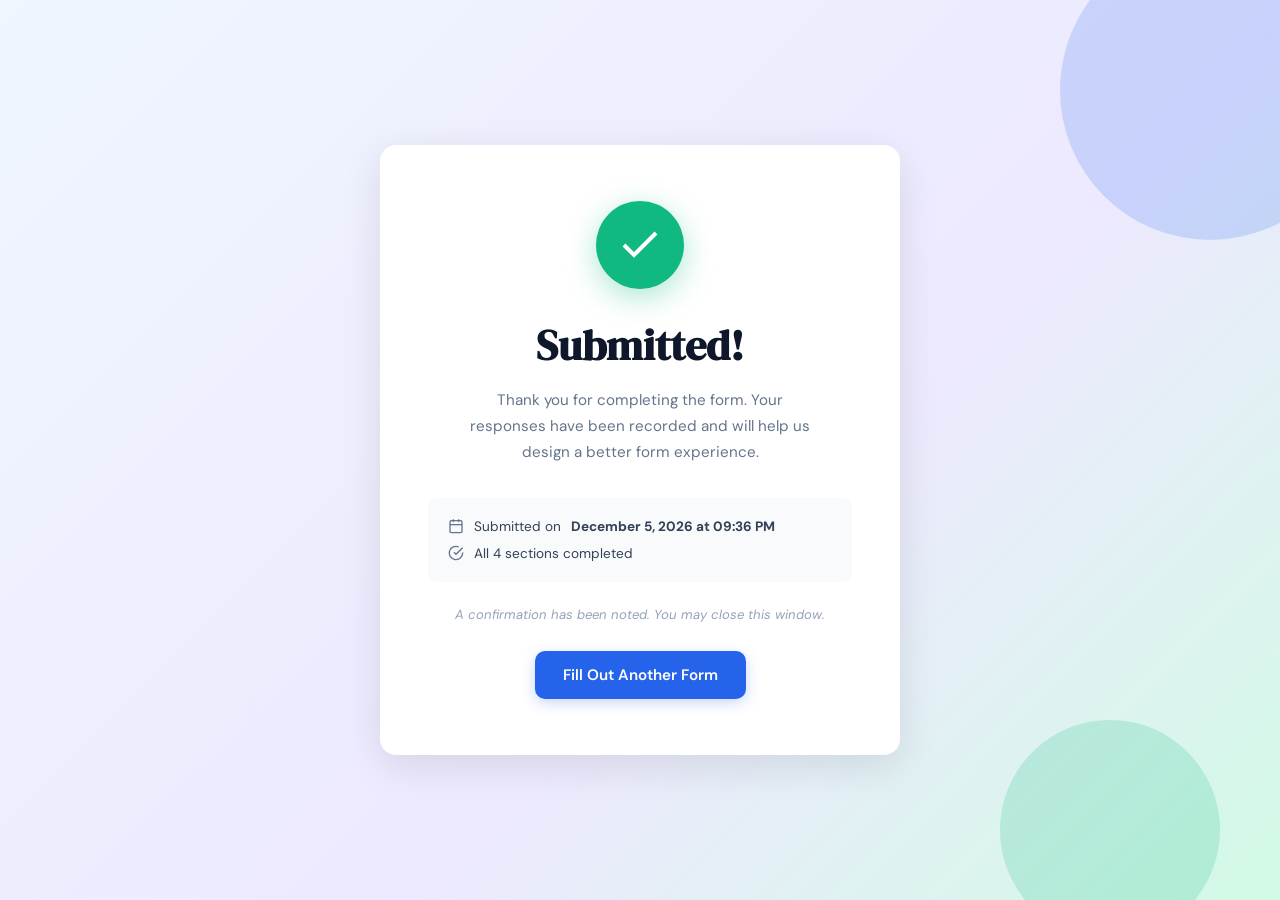
==== success.html @ 8f3433f2 "HCI Almodiel Zaki" ====
<!DOCTYPE html>
<html lang="en">
<head>
  <meta charset="UTF-8" />
  <title>FormFlow – Submitted!</title>
  <link rel="preconnect" href="https://fonts.googleapis.com" />
  <link rel="preconnect" href="https://fonts.gstatic.com" crossorigin />
  <link href="https://fonts.googleapis.com/css2?family=DM+Serif+Display:ital@0;1&family=DM+Sans:wght@300;400;500;600&display=swap" rel="stylesheet" />
  <link rel="stylesheet" href="css/style.css" />
</head>
<body>

  <div class="screen active" id="screen-success">
    <div class="success-wrap">
      <div class="success-card">
        <div class="success-icon">
          <svg width="48" height="48" viewBox="0 0 24 24" fill="none" stroke="currentColor" stroke-width="2"><polyline points="20 6 9 17 4 12"/></svg>
        </div>
        <h2 class="success-title">Submitted!</h2>
        <p class="success-msg">
          Thank you for completing the form. Your responses have been recorded and will help us design a better form experience.
        </p>
        <div class="success-summary">
          <div class="summary-item">
            <svg width="16" height="16" viewBox="0 0 24 24" fill="none" stroke="currentColor" stroke-width="2"><rect x="3" y="4" width="18" height="18" rx="2" ry="2"/><line x1="16" y1="2" x2="16" y2="6"/><line x1="8" y1="2" x2="8" y2="6"/><line x1="3" y1="10" x2="21" y2="10"/></svg>
            Submitted on <strong id="submit-date"></strong>
          </div>
          <div class="summary-item">
            <svg width="16" height="16" viewBox="0 0 24 24" fill="none" stroke="currentColor" stroke-width="2"><path d="M22 11.08V12a10 10 0 1 1-5.93-9.14"/><polyline points="22 4 12 14.01 9 11.01"/></svg>
            All 4 sections completed
          </div>
        </div>
        <div class="success-note">
          A confirmation has been noted. You may close this window.
        </div>
        <a href="index.html" class="btn-primary">Fill Out Another Form</a>
      </div>
      <div class="deco-circle deco-1"></div>
      <div class="deco-circle deco-3"></div>
    </div>
  </div>

  <script>
    const now = new Date();
    document.getElementById('submit-date').textContent = now.toLocaleDateString('en-PH', {
      year: 'numeric', month: 'long', day: 'numeric',
      hour: '2-digit', minute: '2-digit'
    });
  </script>
</body>
</html>
---- css/style.css ----
:root {
  --blue:        #2563EB;
  --blue-dark:   #1D4ED8;
  --blue-light:  #EFF6FF;
  --blue-mid:    #BFDBFE;
  --green:       #10B981;
  --green-light: #D1FAE5;
  --red:         #EF4444;
  --red-light:   #FEF2F2;
  --text-dark:   #0F172A;
  --text-body:   #334155;
  --text-muted:  #64748B;
  --text-light:  #94A3B8;
  --border:      #E2E8F0;
  --border-focus:#93C5FD;
  --bg:          #F8FAFC;
  --bg-white:    #FFFFFF;
  --shadow-sm:   0 1px 3px rgba(0,0,0,.07), 0 1px 2px rgba(0,0,0,.05);
  --shadow-md:   0 4px 16px rgba(0,0,0,.08), 0 2px 6px rgba(0,0,0,.05);
  --shadow-lg:   0 10px 40px rgba(0,0,0,.10);
  --radius:      10px;
  --radius-lg:   16px;
  --sidebar-w:   260px;
  --font-display:'DM Serif Display', Georgia, serif;
  --font-body:   'DM Sans', system-ui, sans-serif;
}

*, *::before, *::after { box-sizing: border-box; margin: 0; padding: 0; }

html { font-size: 16px; scroll-behavior: smooth; }

body {
  font-family: var(--font-body);
  background: var(--bg);
  color: var(--text-body);
  min-height: 100vh;
  -webkit-font-smoothing: antialiased;
}

.screen {
  display: none;
  min-height: 100vh;
  animation: fadeIn .35s ease;
}
.screen.active { display: flex; }

@keyframes fadeIn {
  from { opacity: 0; transform: translateY(10px); }
  to   { opacity: 1; transform: translateY(0); }
}

#screen-landing {
  background: var(--bg-white);
  align-items: stretch;
}

.landing-grid {
  display: grid;
  grid-template-columns: 1fr 1fr;
  width: 100%;
  min-height: 100vh;
}

.landing-left {
  display: flex;
  flex-direction: column;
  justify-content: center;
  padding: 80px 72px;
  background: var(--bg-white);
}

.brand-tag {
  font-family: var(--font-display);
  font-size: 1rem;
  color: var(--blue);
  letter-spacing: .04em;
  margin-bottom: 40px;
  display: flex;
  align-items: center;
  gap: 8px;
}
.brand-tag::before {
  content: '';
  display: inline-block;
  width: 24px;
  height: 2px;
  background: var(--blue);
}

.landing-title {
  font-family: var(--font-display);
  font-size: 3.6rem;
  line-height: 1.1;
  color: var(--text-dark);
  margin-bottom: 20px;
}
.landing-title em {
  font-style: italic;
  color: var(--blue);
}

.landing-subtitle {
  font-size: 1.1rem;
  color: var(--text-muted);
  line-height: 1.7;
  max-width: 420px;
  margin-bottom: 36px;
}

.meta-row {
  display: flex;
  gap: 12px;
  margin-bottom: 44px;
  flex-wrap: wrap;
}

.meta-chip {
  display: flex;
  align-items: center;
  gap: 6px;
  padding: 7px 14px;
  background: var(--bg);
  border: 1px solid var(--border);
  border-radius: 999px;
  font-size: .82rem;
  font-weight: 500;
  color: var(--text-muted);
}

.btn-primary {
  display: inline-flex;
  align-items: center;
  gap: 10px;
  padding: 14px 28px;
  background: var(--blue);
  color: #fff;
  border: none;
  border-radius: var(--radius);
  font-family: var(--font-body);
  font-size: .95rem;
  font-weight: 600;
  cursor: pointer;
  transition: background .2s, transform .15s, box-shadow .2s;
  box-shadow: 0 4px 14px rgba(37,99,235,.25);
  text-decoration: none;
}
.btn-primary:hover {
  background: var(--blue-dark);
  transform: translateY(-1px);
  box-shadow: 0 6px 20px rgba(37,99,235,.35);
}
.btn-primary:active { transform: translateY(0); }

.btn-ghost {
  display: inline-flex;
  align-items: center;
  gap: 8px;
  padding: 13px 22px;
  background: transparent;
  border: 1.5px solid var(--border);
  border-radius: var(--radius);
  font-family: var(--font-body);
  font-size: .9rem;
  font-weight: 500;
  color: var(--text-muted);
  cursor: pointer;
  transition: border-color .2s, color .2s;
  text-decoration: none;
}
.btn-ghost:hover { border-color: var(--blue-mid); color: var(--blue); }

.btn-submit {
  display: inline-flex;
  align-items: center;
  gap: 10px;
  padding: 14px 32px;
  background: var(--green);
  color: #fff;
  border: none;
  border-radius: var(--radius);
  font-family: var(--font-body);
  font-size: .95rem;
  font-weight: 600;
  cursor: pointer;
  transition: background .2s, transform .15s, box-shadow .2s;
  box-shadow: 0 4px 14px rgba(16,185,129,.28);
}
.btn-submit:hover {
  background: #059669;
  transform: translateY(-1px);
  box-shadow: 0 6px 20px rgba(16,185,129,.38);
}

.landing-right {
  position: relative;
  background: linear-gradient(135deg, var(--blue-light) 0%, #EDE9FE 100%);
  display: flex;
  align-items: center;
  justify-content: center;
  overflow: hidden;
}

.preview-card {
  background: var(--bg-white);
  border-radius: var(--radius-lg);
  padding: 28px;
  width: 340px;
  box-shadow: var(--shadow-lg);
  position: relative;
  z-index: 2;
}

.preview-header {
  display: flex;
  align-items: center;
  gap: 10px;
  margin-bottom: 24px;
}
.preview-dots {
  display: flex;
  gap: 5px;
}
.preview-dots span {
  width: 10px; height: 10px;
  border-radius: 50%;
  background: var(--border);
  display: block;
}
.preview-dots span:first-child  { background: #FCA5A5; }
.preview-dots span:nth-child(2) { background: #FCD34D; }
.preview-dots span:last-child   { background: #6EE7B7; }
.preview-label {
  font-size: .82rem;
  font-weight: 600;
  color: var(--text-muted);
  margin-left: auto;
}

.preview-field { margin-bottom: 16px; }
.preview-field-label {
  font-size: .75rem;
  color: var(--text-muted);
  margin-bottom: 6px;
  font-weight: 500;
}
.preview-field-bar {
  height: 10px;
  border-radius: 6px;
  background: var(--border);
}
.preview-field-bar.filled       { background: var(--blue-mid); width: 85%; }
.preview-field-bar.filled.short { width: 55%; }
.preview-field-bar.semi         { width: 70%; background: var(--border); }

.preview-progress { margin-top: 20px; }
.preview-progress-label {
  display: flex;
  justify-content: space-between;
  font-size: .75rem;
  color: var(--text-muted);
  margin-bottom: 6px;
}
.preview-progress-track {
  height: 6px;
  background: var(--border);
  border-radius: 999px;
  overflow: hidden;
}
.preview-progress-fill {
  width: 60%;
  height: 100%;
  background: linear-gradient(90deg, var(--blue), #60A5FA);
  border-radius: 999px;
  animation: fillBar 1.8s ease forwards;
}
@keyframes fillBar {
  from { width: 0; }
  to   { width: 60%; }
}

.preview-tag {
  margin-top: 14px;
  font-size: .75rem;
  color: var(--green);
  font-weight: 600;
}

.deco-circle {
  position: absolute;
  border-radius: 50%;
  opacity: .18;
}
.deco-1 {
  width: 300px; height: 300px;
  background: var(--blue);
  top: -60px; right: -80px;
}
.deco-2 {
  width: 180px; height: 180px;
  background: #7C3AED;
  bottom: 60px; left: 40px;
}
.deco-3 {
  width: 220px; height: 220px;
  background: var(--green);
  bottom: -40px; right: 60px;
}

.form-shell {
  display: grid;
  grid-template-columns: var(--sidebar-w) 1fr;
  width: 100%;
  min-height: 100vh;
}

.form-sidebar {
  background: var(--text-dark);
  padding: 36px 28px;
  display: flex;
  flex-direction: column;
  position: sticky;
  top: 0;
  height: 100vh;
  overflow-y: auto;
}

.sidebar-brand {
  font-family: var(--font-display);
  font-size: 1.25rem;
  color: #fff;
  margin-bottom: 48px;
  letter-spacing: .02em;
}

.sidebar-steps {
  display: flex;
  flex-direction: column;
  flex: 1;
}

.step-item {
  display: flex;
  align-items: flex-start;
  gap: 14px;
  opacity: .4;
  transition: opacity .3s;
}
.step-item.active { opacity: 1; }
.step-item.done   { opacity: .75; }

.step-dot {
  width: 32px; height: 32px;
  border-radius: 50%;
  border: 2px solid rgba(255,255,255,.25);
  display: flex;
  align-items: center;
  justify-content: center;
  flex-shrink: 0;
  color: rgba(255,255,255,.5);
  font-size: .8rem;
  font-weight: 600;
  transition: all .3s;
}
.step-item.active .step-dot {
  border-color: var(--blue);
  background: var(--blue);
  color: #fff;
  box-shadow: 0 0 0 4px rgba(37,99,235,.3);
}
.step-item.done .step-dot.check {
  border-color: var(--green);
  background: var(--green);
  color: #fff;
}

.step-text    { padding-top: 4px; }
.step-title   { font-size: .88rem; font-weight: 600; color: #fff; margin-bottom: 2px; }
.step-desc    { font-size: .77rem; color: rgba(255,255,255,.45); }

.step-connector {
  width: 2px;
  height: 32px;
  background: rgba(255,255,255,.12);
  margin-left: 15px;
  margin-top: 4px;
  margin-bottom: 4px;
  border-radius: 2px;
  transition: background .3s;
}
.step-connector.done { background: var(--green); opacity: .6; }

.sidebar-note {
  margin-top: auto;
  padding: 14px;
  background: rgba(255,255,255,.06);
  border-radius: var(--radius);
  font-size: .77rem;
  color: rgba(255,255,255,.4);
  line-height: 1.55;
  border: 1px solid rgba(255,255,255,.08);
}

.form-main {
  display: flex;
  flex-direction: column;
  background: var(--bg);
}

.form-top-bar {
  background: var(--bg-white);
  padding: 20px 48px;
  border-bottom: 1px solid var(--border);
  position: sticky;
  top: 0;
  z-index: 10;
}

.progress-wrap  { max-width: 640px; }
.progress-label {
  display: flex;
  justify-content: space-between;
  font-size: .82rem;
  color: var(--text-muted);
  margin-bottom: 8px;
  font-weight: 500;
}
.progress-pct { font-weight: 700; color: var(--blue); }
.progress-track {
  height: 6px;
  background: var(--border);
  border-radius: 999px;
  overflow: hidden;
}
.progress-fill {
  height: 100%;
  background: linear-gradient(90deg, var(--blue), #60A5FA);
  border-radius: 999px;
  transition: width .5s cubic-bezier(.4,0,.2,1);
}

.form-content {
  flex: 1;
  padding: 48px;
  max-width: 760px;
}

.section-header {
  display: flex;
  align-items: flex-start;
  gap: 20px;
  margin-bottom: 40px;
}
.section-number {
  font-family: var(--font-display);
  font-size: 3.5rem;
  line-height: 1;
  color: var(--blue-mid);
  font-weight: 400;
  flex-shrink: 0;
  margin-top: -8px;
}
.section-title {
  font-family: var(--font-display);
  font-size: 2rem;
  color: var(--text-dark);
  margin-bottom: 6px;
}
.section-sub { font-size: .9rem; color: var(--text-muted); line-height: 1.6; }
.req-star    { color: var(--red); }

.fields-grid {
  display: grid;
  grid-template-columns: 1fr 1fr;
  gap: 24px;
  margin-bottom: 40px;
}
.field-group.full { grid-column: 1 / -1; }

.field-label {
  display: block;
  font-size: .875rem;
  font-weight: 600;
  color: var(--text-dark);
  margin-bottom: 8px;
}
.helper-text {
  font-weight: 400;
  color: var(--text-muted);
  font-size: .8rem;
}

.field-input {
  width: 100%;
  padding: 12px 16px;
  border: 1.5px solid var(--border);
  border-radius: var(--radius);
  font-family: var(--font-body);
  font-size: .9rem;
  color: var(--text-dark);
  background: var(--bg-white);
  transition: border-color .2s, box-shadow .2s;
  outline: none;
  appearance: none;
}
.field-input:focus {
  border-color: var(--blue);
  box-shadow: 0 0 0 3px rgba(37,99,235,.1);
}
.field-input::placeholder { color: var(--text-light); }

.select-wrap   { position: relative; }
.field-select  { cursor: pointer; padding-right: 40px; }
.select-icon {
  position: absolute;
  right: 14px;
  top: 50%;
  transform: translateY(-50%);
  pointer-events: none;
  color: var(--text-muted);
}

.autofill-hint {
  margin-top: 8px;
  font-size: .8rem;
  color: var(--green);
  display: flex;
  align-items: center;
  gap: 5px;
  font-weight: 500;
}
.autofill-btn {
  background: none;
  border: none;
  font-family: var(--font-body);
  font-size: .8rem;
  font-weight: 600;
  color: var(--blue);
  cursor: pointer;
  text-decoration: underline;
  padding: 0;
}
.autofill-btn:hover { color: var(--blue-dark); }

.radio-group {
  display: grid;
  grid-template-columns: repeat(auto-fill, minmax(150px, 1fr));
  gap: 12px;
}

.radio-card {
  display: flex;
  align-items: flex-start;
  padding: 14px 16px;
  border: 1.5px solid var(--border);
  border-radius: var(--radius);
  background: var(--bg-white);
  cursor: pointer;
  transition: border-color .2s, box-shadow .2s, background .2s;
  position: relative;
}
.radio-card input[type="radio"] {
  position: absolute;
  opacity: 0;
  width: 0;
  height: 0;
}
.radio-card:hover { border-color: var(--blue-mid); }
.radio-card:has(input:checked) {
  border-color: var(--blue);
  background: var(--blue-light);
  box-shadow: 0 0 0 3px rgba(37,99,235,.08);
}
.radio-content  { width: 100%; }
.radio-title    { font-size: .88rem; font-weight: 600; color: var(--text-dark); margin-bottom: 2px; }
.radio-sub      { font-size: .78rem; color: var(--text-muted); }

.checkbox-group {
  display: grid;
  grid-template-columns: repeat(auto-fill, minmax(220px, 1fr));
  gap: 10px;
}

.checkbox-card {
  display: flex;
  align-items: center;
  gap: 12px;
  padding: 12px 16px;
  border: 1.5px solid var(--border);
  border-radius: var(--radius);
  background: var(--bg-white);
  cursor: pointer;
  font-size: .875rem;
  color: var(--text-body);
  font-weight: 500;
  transition: border-color .2s, background .2s;
}
.checkbox-card input[type="checkbox"] {
  position: absolute;
  opacity: 0;
  width: 0;
  height: 0;
}
.checkbox-card:hover { border-color: var(--blue-mid); }
.checkbox-card:has(input:checked) {
  border-color: var(--blue);
  background: var(--blue-light);
}

.checkbox-box {
  width: 18px;
  height: 18px;
  border: 2px solid var(--border);
  border-radius: 4px;
  flex-shrink: 0;
  display: flex;
  align-items: center;
  justify-content: center;
  transition: border-color .2s, background .2s;
  position: relative;
}
.checkbox-card:has(input:checked) .checkbox-box {
  border-color: var(--blue);
  background: var(--blue);
}
.checkbox-card:has(input:checked) .checkbox-box::after {
  content: '';
  display: block;
  width: 5px;
  height: 9px;
  border: 2px solid #fff;
  border-top: none;
  border-left: none;
  transform: rotate(45deg) translateY(-1px);
}

.emoji-scale {
  display: flex;
  gap: 12px;
  flex-wrap: wrap;
}
.emoji-option {
  display: flex;
  flex-direction: column;
  align-items: center;
  gap: 8px;
  cursor: pointer;
}
.emoji-option input { display: none; }
.emoji-face {
  font-size: 2rem;
  width: 60px;
  height: 60px;
  border: 2px solid var(--border);
  border-radius: var(--radius);
  display: flex;
  align-items: center;
  justify-content: center;
  background: var(--bg-white);
  transition: border-color .2s, transform .15s, box-shadow .2s;
}
.emoji-face:hover { transform: scale(1.06); border-color: var(--blue-mid); }
.emoji-option:has(input:checked) .emoji-face {
  border-color: var(--blue);
  box-shadow: 0 0 0 3px rgba(37,99,235,.12);
  transform: scale(1.08);
  background: var(--blue-light);
}
.emoji-label { font-size: .75rem; color: var(--text-muted); font-weight: 500; text-align: center; }
.emoji-option:has(input:checked) .emoji-label { color: var(--blue); font-weight: 600; }

.prompt-hint {
  padding: 10px 14px;
  background: #FFFBEB;
  border: 1px solid #FDE68A;
  border-radius: 8px;
  font-size: .82rem;
  color: #92400E;
  line-height: 1.55;
  margin-bottom: 10px;
}

.field-textarea {
  width: 100%;
  min-height: 120px;
  padding: 14px 16px;
  border: 1.5px solid var(--border);
  border-radius: var(--radius);
  font-family: var(--font-body);
  font-size: .9rem;
  color: var(--text-dark);
  background: var(--bg-white);
  resize: vertical;
  line-height: 1.65;
  outline: none;
  transition: border-color .2s, box-shadow .2s;
}
.field-textarea:focus {
  border-color: var(--blue);
  box-shadow: 0 0 0 3px rgba(37,99,235,.08);
}
.field-textarea::placeholder { color: var(--text-light); }

.textarea-footer {
  display: flex;
  justify-content: space-between;
  align-items: center;
  margin-top: 6px;
}
.char-count  { font-size: .77rem; color: var(--text-light); }
.textarea-tip { font-size: .77rem; color: var(--text-light); font-style: italic; }

.form-actions {
  display: flex;
  justify-content: space-between;
  align-items: center;
  padding-top: 8px;
  border-top: 1px solid var(--border);
}

.review-blocks {
  display: flex;
  flex-direction: column;
  gap: 20px;
  margin-bottom: 28px;
}

.review-block {
  background: var(--bg-white);
  border: 1px solid var(--border);
  border-radius: var(--radius-lg);
  overflow: hidden;
}

.review-block-header {
  display: flex;
  justify-content: space-between;
  align-items: center;
  padding: 14px 20px;
  background: var(--bg);
  border-bottom: 1px solid var(--border);
  font-size: .875rem;
  font-weight: 700;
  color: var(--text-dark);
}

.edit-link {
  background: none;
  border: none;
  font-family: var(--font-body);
  font-size: .82rem;
  font-weight: 600;
  color: var(--blue);
  cursor: pointer;
  padding: 4px 10px;
  border-radius: 6px;
  transition: background .15s;
  text-decoration: none;
}
.edit-link:hover { background: var(--blue-light); }

.review-rows { padding: 8px 0; }
.review-row {
  display: flex;
  justify-content: space-between;
  align-items: baseline;
  padding: 10px 20px;
  border-bottom: 1px solid var(--bg);
  gap: 20px;
}
.review-row:last-child { border-bottom: none; }
.review-row.col        { flex-direction: column; gap: 6px; }

.review-key {
  font-size: .82rem;
  color: var(--text-muted);
  font-weight: 500;
  flex-shrink: 0;
  min-width: 130px;
}
.review-val {
  font-size: .88rem;
  color: var(--text-dark);
  font-weight: 500;
  text-align: right;
  word-break: break-word;
}
.review-row.col .review-val { text-align: left; }

.consent-box {
  padding: 16px 20px;
  background: var(--green-light);
  border: 1.5px solid #6EE7B7;
  border-radius: var(--radius);
  margin-bottom: 32px;
}
.consent-check {
  font-size: .875rem;
  color: #065F46;
  font-weight: 500;
  border: none !important;
  background: transparent !important;
  padding: 0 !important;
}

#screen-success {
  background: linear-gradient(135deg, var(--blue-light), #EDE9FE 60%, var(--green-light));
  align-items: center;
  justify-content: center;
  position: relative;
  overflow: hidden;
}

.success-wrap {
  position: relative;
  z-index: 2;
  display: flex;
  align-items: center;
  justify-content: center;
  width: 100%;
  min-height: 100vh;
  padding: 40px;
}

.success-card {
  background: var(--bg-white);
  border-radius: var(--radius-lg);
  padding: 56px 48px;
  max-width: 520px;
  width: 100%;
  text-align: center;
  box-shadow: var(--shadow-lg);
  animation: popIn .4s cubic-bezier(.34,1.56,.64,1);
}

@keyframes popIn {
  from { opacity: 0; transform: scale(.9); }
  to   { opacity: 1; transform: scale(1); }
}

.success-icon {
  width: 88px;
  height: 88px;
  background: var(--green);
  border-radius: 50%;
  display: flex;
  align-items: center;
  justify-content: center;
  color: #fff;
  margin: 0 auto 28px;
  box-shadow: 0 8px 30px rgba(16,185,129,.35);
  animation: iconPulse .5s .2s both;
}
@keyframes iconPulse {
  from { transform: scale(0); }
  to   { transform: scale(1); }
}

.success-title {
  font-family: var(--font-display);
  font-size: 2.6rem;
  color: var(--text-dark);
  margin-bottom: 14px;
}
.success-msg {
  font-size: .95rem;
  color: var(--text-muted);
  line-height: 1.7;
  margin-bottom: 32px;
  max-width: 360px;
  margin-left: auto;
  margin-right: auto;
}

.success-summary {
  display: flex;
  flex-direction: column;
  gap: 10px;
  margin-bottom: 24px;
  padding: 20px;
  background: var(--bg);
  border-radius: var(--radius);
  text-align: left;
}
.summary-item {
  display: flex;
  align-items: center;
  gap: 10px;
  font-size: .85rem;
  color: var(--text-body);
}
.summary-item svg { color: var(--text-muted); flex-shrink: 0; }

.success-note {
  font-size: .82rem;
  color: var(--text-light);
  margin-bottom: 28px;
  font-style: italic;
}

.ai-row {
  display: flex;
  align-items: center;
  gap: 14px;
  margin-top: 10px;
  flex-wrap: wrap;
}

.btn-ai {
  display: inline-flex;
  align-items: center;
  gap: 8px;
  padding: 9px 18px;
  background: linear-gradient(135deg, #6366F1, #8B5CF6);
  color: #fff;
  border: none;
  border-radius: var(--radius);
  font-family: var(--font-body);
  font-size: .83rem;
  font-weight: 600;
  cursor: pointer;
  transition: opacity .2s, transform .15s, box-shadow .2s;
  box-shadow: 0 3px 12px rgba(99,102,241,.3);
  white-space: nowrap;
}
.btn-ai:hover {
  opacity: .9;
  transform: translateY(-1px);
  box-shadow: 0 5px 16px rgba(99,102,241,.4);
}
.btn-ai:disabled {
  opacity: .6;
  cursor: not-allowed;
  transform: none;
}

.ai-hint {
  font-size: .8rem;
  color: var(--text-muted);
}
.ai-hint em {
  font-style: normal;
  font-weight: 600;
  color: var(--text-dark);
  background: var(--bg);
  padding: 2px 7px;
  border-radius: 5px;
  border: 1px solid var(--border);
}

.ai-status {
  font-size: .8rem;
  font-weight: 600;
  margin-left: auto;
}

::-webkit-scrollbar       { width: 6px; }
::-webkit-scrollbar-track { background: transparent; }
::-webkit-scrollbar-thumb { background: var(--border); border-radius: 999px; }
::-webkit-scrollbar-thumb:hover { background: var(--text-light); }
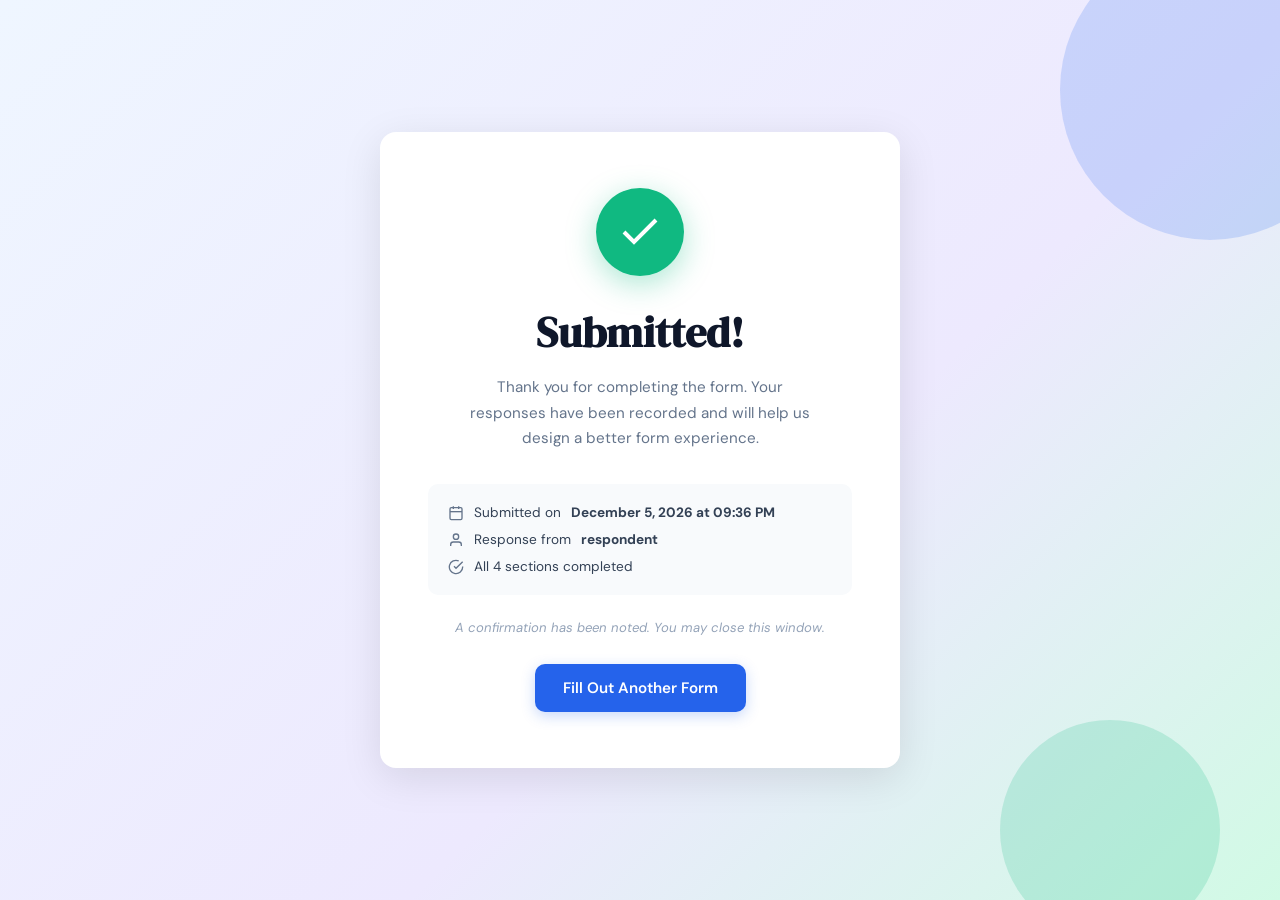
==== commit 7fa42cba: "fixed" ====
--- a/success.html
+++ b/success.html
@@ -13,27 +13,38 @@
   <div class="screen active" id="screen-success">
     <div class="success-wrap">
       <div class="success-card">
+
         <div class="success-icon">
           <svg width="48" height="48" viewBox="0 0 24 24" fill="none" stroke="currentColor" stroke-width="2"><polyline points="20 6 9 17 4 12"/></svg>
         </div>
+
         <h2 class="success-title">Submitted!</h2>
+
         <p class="success-msg">
           Thank you for completing the form. Your responses have been recorded and will help us design a better form experience.
         </p>
+
         <div class="success-summary">
           <div class="summary-item">
             <svg width="16" height="16" viewBox="0 0 24 24" fill="none" stroke="currentColor" stroke-width="2"><rect x="3" y="4" width="18" height="18" rx="2" ry="2"/><line x1="16" y1="2" x2="16" y2="6"/><line x1="8" y1="2" x2="8" y2="6"/><line x1="3" y1="10" x2="21" y2="10"/></svg>
             Submitted on <strong id="submit-date"></strong>
           </div>
           <div class="summary-item">
+            <svg width="16" height="16" viewBox="0 0 24 24" fill="none" stroke="currentColor" stroke-width="2"><path d="M20 21v-2a4 4 0 0 0-4-4H8a4 4 0 0 0-4 4v2"/><circle cx="12" cy="7" r="4"/></svg>
+            Response from <strong id="submit-name"></strong>
+          </div>
+          <div class="summary-item">
             <svg width="16" height="16" viewBox="0 0 24 24" fill="none" stroke="currentColor" stroke-width="2"><path d="M22 11.08V12a10 10 0 1 1-5.93-9.14"/><polyline points="22 4 12 14.01 9 11.01"/></svg>
             All 4 sections completed
           </div>
         </div>
+
         <div class="success-note">
           A confirmation has been noted. You may close this window.
         </div>
+
         <a href="index.html" class="btn-primary">Fill Out Another Form</a>
+
       </div>
       <div class="deco-circle deco-1"></div>
       <div class="deco-circle deco-3"></div>
@@ -41,11 +52,16 @@
   </div>
 
   <script>
+    // Show submit date and name from localStorage
     const now = new Date();
     document.getElementById('submit-date').textContent = now.toLocaleDateString('en-PH', {
       year: 'numeric', month: 'long', day: 'numeric',
       hour: '2-digit', minute: '2-digit'
     });
+
+    const name = localStorage.getItem('ff_fullname');
+    document.getElementById('submit-name').textContent = (name && name.trim() !== '') ? name : 'respondent';
   </script>
+
 </body>
 </html>
